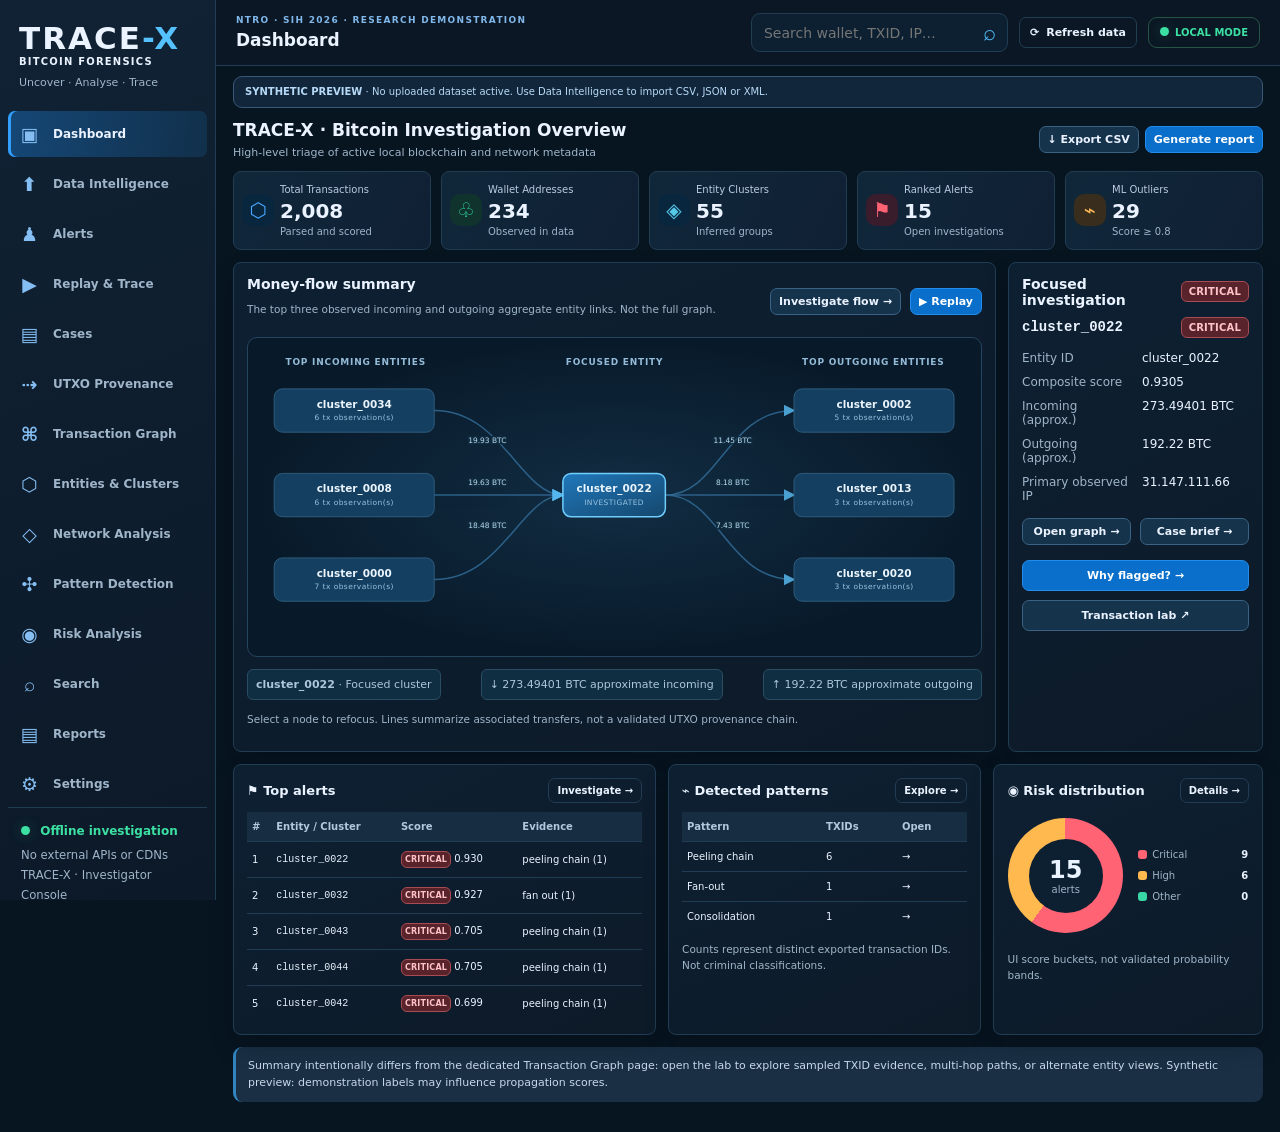
==== dashboard/console/index.html @ 8a33d168 "Initial TRACE-X project upload" ====
<!doctype html>
<html lang="en"><head><meta charset="utf-8"><meta name="viewport" content="width=device-width,initial-scale=1"><meta name="color-scheme" content="dark light"><title>TRACE-X · Investigator Console</title><link rel="stylesheet" href="styles.css"></head>
<body>
<div class="shell">
<aside class="sidebar" aria-label="Primary navigation">
 <div class="brand"><div class="brand-name">TRACE<span>-X</span></div><div class="brand-desc">BITCOIN FORENSICS</div><div class="brand-sub">Uncover · Analyse · Trace</div></div>
 <nav id="sidebarNav"></nav>
 <div class="side-foot"><div class="status"><i></i> Offline investigation</div><small>No external APIs or CDNs<br>TRACE-X · Investigator Console</small></div>
</aside>
<div class="main-shell"><header class="topbar"><div class="titlewrap"><button type="button" class="mobile-menu icon-btn" id="mobileNav" aria-label="Toggle menu">☰</button><div class="eyebrow">NTRO · SIH 2026 · RESEARCH DEMONSTRATION</div><div id="pageTitle" class="page-title">Overview</div></div><div class="top-actions"><form id="globalSearch" class="global-search"><input id="globalSearchInput" aria-label="Search Bitcoin transaction, wallet, IP or entity" placeholder="Search wallet, TXID, IP…" autocomplete="off"><button type="submit" aria-label="Search">⌕</button></form><button id="refreshButton" class="btn btn-ghost" type="button" title="Reload the exported JSON">⟳ <span>Refresh data</span></button><div class="live-pill"><i></i><span>LOCAL MODE</span></div></div></header><div class="banner" id="dataBanner">Loading the local TRACE-X analysis…</div><main id="app" tabindex="-1" aria-live="polite"></main></div>
</div><div id="toast" class="toast" role="status"></div><script src="app.js" defer></script><script src="v6.js" defer></script><script src="v7.js" defer></script></body></html>
---- dashboard/console/styles.css ----
:root{font-family:Inter,ui-sans-serif,system-ui,-apple-system,"Segoe UI",Roboto,sans-serif;color-scheme:dark;--bg:#09121e;--panel:#101f2f;--panel2:#14273a;--panel3:#182f45;--line:#284057;--text:#eaf3ff;--muted:#a2b7cc;--blue:#2996ff;--cyan:#51caff;--green:#3ce0a3;--red:#ff6670;--orange:#ffb34f;--shadow:0 10px 32px #0209123b}
*{box-sizing:border-box}html,body{margin:0;min-height:100%;background:var(--bg);color:var(--text)}body{font-size:14px}button,input,select{font:inherit}button{cursor:pointer}button:disabled{opacity:.45;cursor:not-allowed}a{color:var(--cyan);text-decoration:none}button:focus-visible,input:focus-visible,select:focus-visible,a:focus-visible{outline:2px solid var(--cyan);outline-offset:2px}.shell{display:flex;min-height:100vh}.sidebar{position:sticky;top:0;height:100vh;width:258px;flex:none;background:linear-gradient(160deg,#102234,#0c1928);border-right:1px solid var(--line);padding:25px 13px 18px;display:flex;flex-direction:column}.brand{padding:0 13px 25px}.brand-name{font-size:37px;font-weight:850;letter-spacing:2px}.brand-name span{color:var(--cyan)}.brand-desc{letter-spacing:1.2px;font-size:11px;font-weight:750}.brand-sub{font-size:11px;color:var(--muted);margin-top:9px}.sidebar nav{display:grid;gap:4px}.nav-link{display:flex;gap:12px;align-items:center;width:100%;border:none;border-radius:10px;padding:12px 12px;background:transparent;text-align:left;color:var(--muted);font-weight:590;transition:.18s}.nav-link:hover{color:var(--text);background:#213b50}.nav-link.active{color:var(--text);background:linear-gradient(95deg,#154776,#11304b);box-shadow:inset 3px 0 var(--blue)}.nav-icon{display:grid;place-items:center;width:23px;font-size:19px;color:#85bef2}.side-foot{margin-top:auto;padding:16px 13px 0;border-top:1px solid var(--line);color:var(--muted)}.status{color:var(--green);font-size:12px;font-weight:700;margin-bottom:8px}.status i,.live-pill i{display:inline-block;height:9px;width:9px;border-radius:50%;background:var(--green);margin-right:6px;box-shadow:0 0 14px #3ce0a345}.side-foot small{line-height:1.7}.main-shell{width:calc(100% - 258px);min-width:0}.topbar{display:flex;align-items:center;justify-content:space-between;gap:10px;padding:18px 23px;border-bottom:1px solid var(--line);background:#0b1724}.eyebrow{color:#81b8eb;font-weight:750;font-size:10px;letter-spacing:1.3px}.page-title{font-size:23px;font-weight:750;margin-top:5px}.top-actions{display:flex;align-items:center;gap:11px}.global-search{display:flex;align-items:center;background:var(--panel);border:1px solid var(--line);border-radius:9px;height:39px}.global-search input{width:220px;padding:10px 12px;color:var(--text);background:transparent;border:0;outline:0}.global-search button{background:none;border:0;color:var(--cyan);font-size:22px;padding:3px 11px}.live-pill{border:1px solid #275544;color:var(--green);border-radius:9px;padding:9px 11px;white-space:nowrap;font-size:10px;font-weight:750}.banner{margin:18px 23px 0;padding:11px 15px;border:1px solid #385878;border-radius:9px;background:#11263a;color:#b6d9f7;font-size:12px;line-height:1.55}main{padding:20px 23px 45px}.page-intro{display:flex;justify-content:space-between;align-items:flex-end;gap:15px;margin-bottom:18px}.page-intro h1{font-size:23px;margin:0 0 5px}.page-intro p{margin:0;color:var(--muted);line-height:1.5;max-width:720px}.actions{display:flex;align-items:center;gap:9px;flex-wrap:wrap}.btn{display:inline-flex;align-items:center;justify-content:center;gap:7px;border:1px solid #396284;background:#16334c;color:var(--text);border-radius:9px;padding:10px 12px;font-weight:650;font-size:12px;white-space:nowrap}.btn:hover{filter:brightness(1.2)}.btn-primary{background:#096fca;border-color:#228ded;color:white}.btn-ghost{background:transparent;border-color:var(--line)}.btn-red{background:#51242b;border-color:#853945}.btn-small{padding:6px 9px;font-size:11px}.metrics{display:grid;grid-template-columns:repeat(4,minmax(0,1fr));gap:13px;margin-bottom:15px}.metric,.panel{background:linear-gradient(155deg,var(--panel),#0d1a28);border:1px solid var(--line);border-radius:13px;box-shadow:var(--shadow)}.metric{min-height:113px;padding:17px}.metric .label{color:var(--muted);font-size:12px}.metric .num{font-size:30px;font-weight:780;line-height:1.45;letter-spacing:-1px}.metric .sub{font-size:11px;color:var(--muted)}.metric .num.red{color:var(--red)}.metric .num.green{color:var(--green)}.panel{padding:17px;min-width:0}.panel-head{display:flex;justify-content:space-between;gap:12px;align-items:center;margin-bottom:16px}.panel h2{font-size:16px;margin:0}.panel h3{font-size:14px;margin:0}.panel-note{font-size:12px;line-height:1.5;color:var(--muted)}.panel-row{display:grid;grid-template-columns:minmax(0,1.7fr) minmax(285px,.9fr);gap:15px;margin-bottom:15px}.twocol{display:grid;grid-template-columns:repeat(2,minmax(0,1fr));gap:15px}.threecol{display:grid;grid-template-columns:repeat(3,minmax(0,1fr));gap:15px}.section-gap{margin-top:15px}.table-scroll{overflow-x:auto}table{width:100%;border-collapse:collapse;text-align:left;font-size:12px}th{font-weight:650;color:#b1c8de;background:#162d42}td,th{padding:11px 10px;border-bottom:1px solid var(--line)}tr:last-child td{border-bottom:0}tr.data-row:hover{background:#182c3f;cursor:pointer}td .small{max-width:220px}.badge{display:inline-block;border:1px solid #416582;background:#19344b;padding:4px 7px;border-radius:6px;font-size:10px;font-weight:750;letter-spacing:.2px}.badge.critical{background:#59232c;color:#ffc3c8;border-color:#a84b52}.badge.high{background:#5a3924;color:#ffd29b;border-color:#a96d3f}.badge.medium{background:#4a4729;color:#fbe8a1;border-color:#878048}.badge.safe{background:#1c443f;color:#9ef5d3;border-color:#347762}.muted{color:var(--muted)}.small{font-size:11px}.mono{font-family:ui-monospace,SFMono-Regular,Consolas,monospace;word-break:break-all}.form-row{display:flex;gap:10px;flex-wrap:wrap;align-items:center}.input,.select{background:var(--panel2);border:1px solid #37536b;border-radius:8px;padding:9px 11px;color:var(--text);min-height:36px;min-width:0}.input{width:100%}.input::placeholder{color:#7692a9}.field{display:grid;gap:7px;color:var(--muted);font-size:12px;flex:1;min-width:140px}.field strong{color:var(--text)}.list-card{border:1px solid var(--line);border-radius:9px;padding:12px;margin-bottom:8px;background:#122639}.list-card:hover{background:#18334a}.list-card.active{border-color:var(--blue)}.list-card .line{display:flex;justify-content:space-between;gap:10px;align-items:center}.list-card .title{font-weight:750}.details{display:grid;grid-template-columns:130px minmax(0,1fr);gap:10px;margin:0;font-size:12px}.details dt{color:var(--muted)}.details dd{margin:0;word-break:break-word}.explain{display:grid;gap:9px}.factor .bar{height:7px;background:#213e51;border-radius:20px;overflow:hidden;margin-top:6px}.factor .bar>span{display:block;height:100%;background:linear-gradient(90deg,#1486fb,#64d8fd);border-radius:20px}.factor>div:first-child{display:flex;justify-content:space-between;font-size:12px}.chart-bars{display:flex;height:132px;align-items:end;gap:3px;border-bottom:1px solid var(--line);padding-bottom:2px}.chart-bars span{flex:1;min-width:3px;background:linear-gradient(#42bafb,#1668b4);border-radius:3px 3px 0 0}.chart-bars span:hover{background:var(--green)}.graph-layout{display:grid;grid-template-columns:minmax(0,1fr) 270px;gap:13px;align-items:start}.graph-canvas{border:1px solid #234864;background:radial-gradient(ellipse at 50% 40%,#183750 0%,#0b1d2e 72%);border-radius:11px;overflow:hidden;position:relative}.graph-canvas svg{display:block;width:100%;height:auto;min-height:340px}.graph-canvas svg .graph-node{cursor:pointer}.graph-canvas svg .graph-node:hover rect,.graph-canvas svg .graph-node:hover circle{stroke:white;stroke-width:3}.graph-help{font-size:11px;color:#8cb3cf;padding:8px 10px;border-top:1px solid #24445e}.legend{display:flex;gap:12px;flex-wrap:wrap;align-items:center;font-size:11px;color:var(--muted)}.legend b{display:inline-block;width:8px;height:8px;border-radius:50%;margin-right:4px}.graph-toolbar{display:flex;justify-content:space-between;align-items:center;gap:10px;flex-wrap:wrap;margin:8px 0 10px}.zoom-controls{display:flex;gap:5px}.zoom-controls .btn{min-width:35px}.note{padding:11px 12px;border-radius:9px;background:#1a2f44;border-left:3px solid var(--orange);color:#c7d8e9;font-size:11px;line-height:1.5}.mini-path{display:flex;gap:8px;flex-wrap:wrap;align-items:center}.path-chip{background:#20415c;border:1px solid #477a9f;border-radius:7px;padding:8px 10px;font-family:monospace}.clickable{cursor:pointer;color:var(--cyan)}.clickable:hover{text-decoration:underline}.empty{padding:30px 15px;text-align:center;color:var(--muted);background:#14283a;border:1px dashed #3d5569;border-radius:10px}.kvgrid{display:grid;grid-template-columns:repeat(2,minmax(0,1fr));gap:12px}.kv{background:#14283a;border-radius:9px;padding:13px}.kv strong{display:block;font-size:17px;margin-top:5px}.tabs{display:flex;gap:6px;margin-bottom:15px;flex-wrap:wrap}.tab{border:1px solid #34516b;background:#13283d;color:var(--muted);padding:9px 11px;border-radius:8px}.tab.active{background:#195280;color:white;border-color:#398bc3}.setting{display:flex;justify-content:space-between;gap:20px;align-items:center;padding:18px 0;border-bottom:1px solid var(--line)}.setting:last-child{border:0}.setting p{margin:5px 0 0;color:var(--muted);font-size:12px}.setting select,.setting input{width:160px}.toast{position:fixed;bottom:22px;right:24px;background:#215e80;border:1px solid #4da6d5;border-radius:10px;box-shadow:var(--shadow);padding:12px 18px;color:white;opacity:0;pointer-events:none;transition:.2s;z-index:10;max-width:350px}.toast.show{opacity:1}.mobile-menu{display:none}.icon-btn{border:0;color:var(--text);background:transparent;font-size:22px}.light{color-scheme:light;--bg:#edf3f9;--panel:#fff;--panel2:#f4f8fc;--panel3:#f1f5fa;--line:#c5d7e7;--text:#12283b;--muted:#536d80;--shadow:0 8px 28px #536d8022}.light .sidebar{background:linear-gradient(150deg,#e3f0fc,#d2e3f3)}.light .topbar{background:#fff}.light .banner{background:#e2f2fc;color:#204a69}.light .metric,.light .panel{background:#fff}.light .graph-canvas{background:#e5effa}.light .list-card,.light .kv,.light th,.light .note,.light .empty{background:#eff6fd}.light .list-card:hover{background:#e3f0fa}.light .nav-link:hover{background:#c4def2}.light .nav-link.active{background:#b9defb;color:#0b2e4d}.light .input,.light .select,.light .tab{background:#f5faff;color:var(--text)}.light .btn-ghost{color:var(--text)}.light .global-search{background:#f4f8fc}.light .global-search input{color:var(--text)}.light .factor .bar{background:#d7e4ef}
@media(max-width:1200px){.panel-row{grid-template-columns:1fr}.metrics{grid-template-columns:repeat(2,1fr)}.graph-layout{grid-template-columns:1fr}.top-actions .global-search input{width:155px}}@media(max-width:850px){.sidebar{position:fixed;left:-265px;z-index:5;transition:left .22s}.sidebar.open{left:0}.main-shell{width:100%}.mobile-menu{display:inline-block}.topbar{padding:13px}.live-pill,.eyebrow{display:none}main{padding:15px 13px 36px}.banner{margin:12px 13px 0}.top-actions .global-search{display:none}}@media(max-width:540px){.metrics,.twocol,.threecol,.kvgrid{grid-template-columns:1fr}.page-intro{display:block}.page-intro .actions{margin-top:11px}.top-actions .btn span{display:none}}

/* TRACE-X v3: screenshot-inspired initial investigation workspace */
:root{--bg:#071521;--panel:#0d2032;--panel2:#12293f;--line:#213d54;--muted:#9fb5c9;--blue:#329fff;--cyan:#55c2ff;--shadow:0 12px 25px #0003}
.sidebar{width:216px;padding:20px 8px 15px}.main-shell{width:calc(100% - 216px)}.brand{padding:0 11px 22px}.brand-name{font-size:31px}.brand-desc{font-size:10px}.nav-link{border-radius:7px;padding:12px 10px;font-size:12px}.topbar{padding:13px 20px}.page-title{font-size:17px}.eyebrow{font-size:9px}.banner{margin:10px 17px 0;padding:7px 11px;font-size:10px}main{padding:12px 17px 30px}.panel{border-radius:8px;padding:13px}.panel-head{margin-bottom:9px}.panel h2{font-size:14px}.panel-note{font-size:10.5px}.btn{padding:8px 10px;font-size:11px;border-radius:7px}.btn-small{padding:6px 8px}.hero-heading{display:flex;align-items:center;justify-content:space-between;gap:12px;margin-bottom:12px}.hero-heading h1{font-size:17px;margin:0 0 5px;line-height:1.24}.hero-heading p{color:var(--muted);font-size:11px;margin:0}.hero-actions{display:flex;gap:6px;flex:none}.hero-metrics{display:grid;grid-template-columns:repeat(5,minmax(0,1fr));gap:10px;margin-bottom:12px}.hero-metric{display:flex;align-items:center;gap:10px;text-align:left;background:linear-gradient(120deg,#10273a,#102034);border:1px solid var(--line);border-radius:8px;color:var(--text);padding:14px 10px;min-width:0}.hero-metric:hover{background:#193750;border-color:#3d85bd}.hero-metric>span:last-child{min-width:0}.hero-icon{display:grid;place-items:center;font-size:24px;flex:none;width:43px;height:43px;border-radius:10px;background:#09263f;color:#48a8ff}.hero-icon.green{color:#31d6a4;background:#10332d}.hero-icon.cyan{color:#56c8e8}.hero-icon.red{color:#ff6374;background:#3a1d2c}.hero-icon.orange{color:#ffba59;background:#392d1d}.hero-label{display:block;font-size:11px;color:#bacbe0;line-height:1.4}.hero-metric strong{display:block;font-size:24px;line-height:1.4;font-variant-numeric:tabular-nums}.hero-metric small{display:block;font-size:10px;color:var(--muted);line-height:1.3}.hero-main{display:grid;grid-template-columns:minmax(0,3fr) minmax(258px,.94fr);gap:12px;align-items:stretch}.hero-graph{min-width:0}.hero-graph>.panel-head{gap:6px}.hero-graph .panel-head .actions{gap:4px}.hero-inspector .details{grid-template-columns:110px minmax(0,1fr);gap:8px}.hero-inspector>.form-row{margin-bottom:12px}.hero-inspector .inspector-actions .btn{width:100%}.hero-inspector .panel-head{border-bottom:1px solid var(--line);padding-bottom:10px}.hero-inspector .section-gap{margin-top:11px}.hero-inspector .graph-layout{display:block}.hero-inspector .btn-small{white-space:normal}.dashboard-bottom{display:grid;grid-template-columns:1.35fr 1fr .86fr;gap:12px;margin-top:12px}.dashboard-bottom .panel{min-width:0}.mini-table{font-size:10px}.mini-table th,.mini-table td{padding:9px 5px}.mini-table td .badge{font-size:8px;padding:3px}.dashboard-bottom .panel-head h2{font-size:13px}.dashboard-bottom .panel-head button{font-size:10px}.risk-mini{display:flex;gap:15px;align-items:center;justify-content:center;padding:6px 0 8px}.donut{width:115px;height:115px;border-radius:50%;display:grid;place-items:center;flex:none}.donut span{background:var(--panel);width:74px;height:74px;display:flex;flex-direction:column;align-items:center;justify-content:center;border-radius:50%}.donut b{font-size:24px}.donut small{color:var(--muted);font-size:10px}.risk-keys{display:grid;gap:10px;min-width:110px}.risk-keys div{display:flex;gap:5px;align-items:center;font-size:10px;color:var(--muted)}.risk-keys i{display:inline-block;width:9px;height:9px;border-radius:3px}.risk-keys b{color:var(--text);margin-left:auto}.hero-footnote{margin-top:12px;border-left-color:#3284c1}.layered-canvas{background:#091a29;overflow:auto}.layered-canvas svg{min-width:650px;min-height:400px}.layered-canvas:fullscreen{background:#081522;display:grid;place-items:center;padding:15px}.layered-canvas:fullscreen svg{width:100%;height:calc(100vh - 55px);max-height:none}.graph-node{outline:none}.graph-node:focus-visible circle{stroke:#fff;stroke-width:4}.light .hero-metric{background:#fff;color:#12283b}.light .donut span{background:white}.light .layered-canvas{background:#d8e7f5}.light .hero-icon{background:#e8f1fa}
@media(max-width:1320px){.hero-main{grid-template-columns:minmax(0,2fr) minmax(235px,1fr)}.hero-metric{gap:6px;padding:11px 8px}.hero-icon{width:32px;height:32px;font-size:20px}.hero-metric strong{font-size:20px}.hero-label{font-size:10px}}
@media(max-width:1100px){.hero-metrics{grid-template-columns:repeat(3,minmax(0,1fr))}.dashboard-bottom{grid-template-columns:repeat(2,minmax(0,1fr))}.dashboard-bottom .panel:last-child{grid-column:span 2}.hero-main{grid-template-columns:minmax(0,1.6fr) minmax(220px,1fr)}}
@media(max-width:850px){.main-shell{width:100%}.hero-main{grid-template-columns:1fr}.hero-inspector .details{grid-template-columns:130px minmax(0,1fr)}.hero-heading{display:block}.hero-actions{margin-top:9px}}
@media(max-width:540px){.hero-metrics{grid-template-columns:repeat(2,minmax(0,1fr))}.hero-metric strong{font-size:19px}.dashboard-bottom{grid-template-columns:1fr}.dashboard-bottom .panel:last-child{grid-column:auto}.hero-heading h1{font-size:15px}.risk-mini{justify-content:flex-start}}

/* TRACE-X v4: comprehensible overview and evidence-first case investigations */
.v4-overview-grid{display:grid;grid-template-columns:minmax(0,3.2fr) minmax(255px,1fr);gap:12px;align-items:stretch}
.v4-overview-main,.v4-overview-aside{min-width:0}
.overview-canvas{border:1px solid #25445e;border-radius:10px;background:radial-gradient(ellipse at 50% 50%,#122d43,#081a2a 70%);overflow-x:auto;overflow-y:hidden}
.overview-svg{display:block;width:100%;min-width:630px;aspect-ratio:980 / 425;height:auto}
.overview-heading{text-anchor:middle;fill:#94bbd7;font-size:12px;font-weight:700;letter-spacing:1.05px}
.overview-edge{fill:none;stroke:#326b96;stroke-width:2;opacity:.85;stroke-linecap:round}
.overview-node{cursor:pointer}.overview-node:hover rect,.overview-node:focus-visible rect{stroke:#d0e9ff;stroke-width:2.4}
.overview-node-name{text-anchor:middle;fill:#eaf4fc;font-size:14px;font-weight:700}.overview-node-detail{text-anchor:middle;fill:#98c1df;font-size:10px;letter-spacing:.6px}
.overview-amount{fill:#b7dbf1;font-size:10px;text-anchor:middle;paint-order:stroke;stroke:#102b3e;stroke-width:4}
.flow-readout{display:flex;align-items:center;justify-content:space-between;gap:7px;flex-wrap:wrap;margin:12px 0;color:#aac7db;font-size:11px}.flow-readout span{border:1px solid #2a4c64;border-radius:6px;background:#102e42;padding:8px}
.v4-overview-aside>.actions .btn{flex:1}.v4-overview-aside .details{grid-template-columns:110px minmax(0,1fr)}
.severity-tabs{display:flex;gap:7px;flex-wrap:wrap;margin-bottom:14px}.severity-tab{padding:10px 12px;border-radius:9px;background:#112b40;color:#a8c5de;border:1px solid #31506b;cursor:pointer;font-size:11px;font-weight:700}.severity-tab b{display:inline-grid;place-items:center;background:#243d54;color:#e9f3fc;border-radius:6px;padding:3px 6px;margin-left:4px}.severity-tab.active{background:#144a73;border-color:#329ef4;color:white}.severity-tab:hover{filter:brightness(1.15)}
.case-workspace{display:grid;grid-template-columns:300px minmax(0,1fr);gap:12px;align-items:start}.case-workspace .panel{min-width:0}.case-queue{position:sticky;top:14px;max-height:calc(100vh - 35px);overflow-y:auto}.case-queue .input{width:100%;margin:10px 0 12px}.case-main{display:grid;gap:12px;min-width:0}
.alert-case{display:block;width:100%;background:#102a3e;border:1px solid #2b4960;border-radius:9px;padding:11px;text-align:left;color:var(--text);margin-bottom:7px;cursor:pointer}.alert-case:hover{background:#183951;border-color:#5183a9}.alert-case.active{border-color:#53aff9;background:#183e5a;box-shadow:inset 3px 0 #48abff}.alert-case .line{margin:0 0 6px}.alert-case .line strong{font-size:20px;letter-spacing:-.5px}.alert-case .line .small{color:#a1bed1;font-size:10px}.alert-case p{margin:7px 0 0;font-size:10px;color:#98b7ce}.alert-case .badge{font-size:9px}
.case-heading{display:flex;justify-content:space-between;align-items:start;gap:10px;padding:18px;background:linear-gradient(115deg,#112b43,#102033);border:1px solid #2d4e68;border-radius:11px;flex-wrap:wrap}.case-heading h2{font-size:21px;margin:6px 0}.case-heading p{color:var(--muted);font-size:11px;margin:0}.case-eyebrow{color:#70baf2;font-size:10px;font-weight:750;letter-spacing:1px}
.case-columns{display:grid;grid-template-columns:minmax(0,1.2fr) minmax(0,.8fr);gap:12px}.case-block{background:linear-gradient(145deg,#0d2437,#0d1c2a);border:1px solid #2b485d;border-radius:11px;padding:16px;min-width:0}.case-block h3{font-size:14px;margin:0 0 11px}.case-why{padding:14px;background:linear-gradient(100deg,#242b40,#14283c);border:1px solid #624850;border-left:3px solid #ff7280;border-radius:8px;margin-bottom:14px}.case-why h3{margin:7px 0}.case-why p{font-size:11px;line-height:1.65;color:#c7d7e5}.case-flags{display:flex;flex-wrap:wrap;gap:5px;margin-top:9px}.case-flags span{font-size:10px;border:1px solid #3c5872;padding:5px 7px;border-radius:6px;color:#bad5e8}
.case-score-head{display:flex;align-items:center;justify-content:space-between;gap:10px;border-bottom:1px solid #29455a;padding-bottom:14px;margin-bottom:12px}.case-score-head small{display:block;color:#9cbad0;font-size:9px;letter-spacing:.8px;font-weight:700}.case-score-head strong{display:block;font-size:32px;font-variant-numeric:tabular-nums;letter-spacing:-.9px}.case-score-head strong span{font-size:13px;color:#93adc1}.case-score-head p{font-size:10px;margin:2px 0}.case-rank{background:#182e44;border:1px solid #335876;padding:11px;border-radius:9px;text-align:center;font-size:22px;font-weight:800}.case-rank small{margin-top:3px;font-size:8px}.case-factor{margin:0 0 15px}.case-factor .line b,.case-factor .line strong{font-size:11px}.case-factor .line strong{color:#a1daff}.case-factor-track{height:8px;background:#1a354a;border-radius:10px;margin:8px 0;overflow:hidden}.case-factor-track span{height:100%;display:block;background:linear-gradient(90deg,#267dc4,#6ec8ff);border-radius:10px}.case-factor p{color:#9fb7cd;font-size:10px;line-height:1.55;margin:0}
.case-txid{display:flex;align-items:center;gap:6px;flex-wrap:wrap;padding:9px 0;border-bottom:1px solid #29445a}.case-txid .mono{font-size:11px;margin-right:auto}.case-txid .badge{font-size:8px}.case-detail-row{display:flex;gap:12px;justify-content:space-between;border-bottom:1px solid #2d4558;padding:9px 0;font-size:11px}.case-detail-row>span:first-child{color:#95b3c9}.case-detail-row>span:last-child{overflow-wrap:anywhere;text-align:right;max-width:75%}
.case-evidence .line{gap:8px;align-items:center}.case-evidence .line>div{min-width:0}.case-evidence .line .btn{flex:none}.case-viewport{border:1px solid #294a62;background:#091929;border-radius:10px;overflow-x:auto;overflow-y:hidden;margin:13px 0 8px}.case-svg{display:block;width:100%;min-width:650px;height:auto}.case-axis{font-size:10px;font-weight:750;letter-spacing:.7px;text-anchor:middle;fill:#8eafc9}.case-row{cursor:pointer}.case-row-bg{fill:#10263b;stroke:#29435b}.case-row:nth-of-type(odd) .case-row-bg{fill:#102b40}.case-row:hover .case-row-bg,.case-row.selected .case-row-bg{stroke:#4dbaff;stroke-width:1.8}.case-wallet{fill:#124366;stroke:#3379a5}.case-tx{fill:#234260;stroke:#5185aa}.case-tx.pattern-match{fill:#673c40;stroke:#e7787c}.case-node-label{font-size:11px;fill:#eff7ff;text-anchor:middle;font-weight:700}.case-node-small{font-size:8px;fill:#a9bfd4;text-anchor:middle}.case-link{stroke:#5a9ece;stroke-width:1.8;fill:none}.case-link-label{fill:#b7d9f1;font-size:9px;text-anchor:middle}.evidence-event{padding:11px 13px;border:1px solid #2f5068;border-radius:8px;background:#11283b}.evidence-event>.line{margin-bottom:6px}
.lab-panel{padding:14px}.lab-controls{display:flex;align-items:flex-end;gap:15px;justify-content:space-between;flex-wrap:wrap}.lab-controls .field{min-width:205px}.lab-tabs{display:flex;gap:6px;flex-wrap:wrap}.lab-explainer{background:#112f45;border-left:3px solid #4eaff0;color:#b9d6e9;padding:10px 12px;border-radius:5px;font-size:11px;margin:13px 0}.lab-grid{display:grid;grid-template-columns:minmax(0,1fr) minmax(235px,270px);gap:11px;align-items:start}.lab-stage{min-width:0;overflow:hidden}.lab-side{box-shadow:none;background:#10263b}.lab-side .case-score-head strong{font-size:24px}.lab-side .case-score-head{display:block}.lab-side .case-rank{display:none}.lab-side .case-factor p{font-size:9px}.lab-side .details{grid-template-columns:100px minmax(0,1fr)}
.light .case-block,.light .case-heading,.light .case-queue,.light .lab-side{background:#fff}.light .case-why,.light .case-txid,.light .severity-tab,.light .alert-case,.light .case-detail-row,.light .evidence-event,.light .lab-explainer{color:#193b55}.light .alert-case{background:#edf6fd}.light .alert-case.active{background:#cbeaff}.light .case-why{background:#fceef1}.light .case-why p,.light .case-factor p,.light .case-heading p,.light .case-score-head small{color:#45647e}.light .case-why h3,.light .case-score-head strong{color:#17344c}
@media(max-width:1270px){.v4-overview-grid{grid-template-columns:minmax(0,2fr) minmax(230px,1fr)}.case-workspace{grid-template-columns:245px minmax(0,1fr)}.case-columns{grid-template-columns:1fr}.lab-grid{grid-template-columns:minmax(0,1fr) 225px}}
@media(max-width:1030px){.v4-overview-grid,.lab-grid{grid-template-columns:1fr}.case-workspace{grid-template-columns:1fr}.case-queue{position:static;max-height:none}.case-queue .alert-case{display:inline-block;width:min(100%,270px);margin-right:6px;vertical-align:top}.case-columns{grid-template-columns:repeat(2,minmax(0,1fr))}}
@media(max-width:750px){.case-columns{grid-template-columns:1fr}.case-queue .alert-case{width:100%}.overview-svg{min-width:630px}.case-heading{padding:12px}.case-score-head strong{font-size:26px}.lab-controls{display:block}.lab-tabs{margin-top:10px}}

/* TRACE-X v5: discrete timeline replay and evidence-backed inferred route */
.v5-summary-strip{display:grid;grid-template-columns:repeat(4,minmax(0,1fr));gap:10px;margin:14px 0}
.v5-summary-strip>div{background:linear-gradient(130deg,#12334a,#0a1e31);border:1px solid #2a4e69;border-radius:11px;padding:14px;min-width:0}
.v5-summary-strip small{font-size:10px;display:block;color:#8eafc8;letter-spacing:.7px;margin-bottom:8px}
.v5-summary-strip strong{font-size:20px;display:block;color:#e7f5ff;overflow-wrap:anywhere}
.v5-page-entity{display:flex;gap:12px;align-items:end;justify-content:space-between;flex-wrap:wrap}
.v5-page-entity .field{min-width:min(100%,310px)}
.v5-replay-shell{display:flex;flex-direction:column;gap:12px;margin:14px 0 18px}
.v5-topline{display:flex;gap:10px;justify-content:space-between;align-items:start;flex-wrap:wrap}
.v5-topline h2{font-size:20px;margin:4px 0}.v5-topline p{font-size:12px;color:var(--muted)}
.v5-topline .btn[aria-pressed=true]{background:#124e7d;border-color:#74c5ff}
.v5-controls{display:flex;gap:7px;align-items:center;flex-wrap:wrap;background:#102a3f;border:1px solid #31536d;border-radius:10px;padding:10px}
.v5-controls .btn{min-width:40px}.v5-controls label{color:var(--muted);font-size:12px;margin-left:7px;display:flex;align-items:center;gap:6px}
.v5-controls .select{min-width:65px}.v5-progress-text{font-variant-numeric:tabular-nums;font-size:12px;font-weight:700;color:#cbe9ff;margin-left:auto}
.v5-scrub{width:100%;accent-color:#45afff;cursor:pointer;min-height:20px;margin:0}
.v5-timeline{display:flex;gap:8px;overflow-x:auto;overscroll-behavior-x:contain;scrollbar-color:#386184 #10263c;padding:3px 0 10px}
.v5-tick{min-width:148px;max-width:148px;min-height:89px;padding:10px;text-align:left;display:flex;flex-direction:column;gap:4px;background:#0f2538;color:#dbeeff;border:1px solid #2a4962;border-radius:9px;cursor:pointer}
.v5-tick:hover{background:#1b3852}.v5-tick.selected{border-color:#62beff;background:#144366;box-shadow:inset 0 0 0 1px #3a9de1}
.v5-tick .v5-seq{color:#6fbaff;font-size:10px;font-weight:800;letter-spacing:1px}.v5-tick .mono{font-size:11px}.v5-tick small{color:#9fb5ca;font-size:10px}.v5-tick b{font-size:8px;color:#ffb4bd;letter-spacing:.65px}
.v5-focus-layout{display:grid;grid-template-columns:minmax(0,2fr) minmax(245px,1fr);gap:12px;align-items:start}
.v5-main-event,.v5-event-side{min-width:0}.v5-section-head{display:flex;justify-content:space-between;align-items:start;flex-wrap:wrap;gap:7px;margin-bottom:8px}.v5-section-head h3{margin:0}.v5-time{font-size:11px;color:#a4c9e5}
.v5-svg-scroll{width:100%;overflow-x:auto;background:#081a29;border:1px solid #2b4761;border-radius:9px}
.v5-event-svg{display:block;width:100%;min-width:570px;height:auto}
.v5-svg-title{fill:#a5cce8;text-anchor:middle;font:700 12px system-ui,sans-serif;letter-spacing:.6px}
.v5-svg-label{fill:#eaf7ff;text-anchor:middle;font:600 11px ui-monospace,monospace}
.v5-svg-caption{fill:#acd5f1;text-anchor:middle;font:11px system-ui,sans-serif}
.v5-event-top{display:flex;justify-content:space-between;align-items:center;gap:9px;margin-bottom:11px;flex-wrap:wrap}
.v5-event-top h3{font-size:17px;margin:3px 0;overflow-wrap:anywhere}
.v5-field{display:flex;justify-content:space-between;gap:13px;align-items:baseline;padding:9px 0;border-bottom:1px solid #2c4861;font-size:11px}
.v5-field>span{color:#98b4cb}.v5-field>strong{text-align:right;font-weight:650;overflow-wrap:anywhere;max-width:70%}
.v5-rows{border:1px solid #315069;border-radius:8px;padding:10px;margin-top:12px;font-size:11px}.v5-rows summary{cursor:pointer;color:#9edaff}
.v5-rows p{font-size:10px;line-height:1.6;overflow-wrap:anywhere}
.v5-unavailable{border:1px dashed #aa6672;color:#ffc8ce;background:#2e1c29;border-radius:10px;padding:20px;line-height:1.65}
.v5-trace-panel{margin-bottom:20px}.v5-trace-controls{display:flex;align-items:end;gap:12px;flex-wrap:wrap;margin-bottom:15px}.v5-trace-controls .field{min-width:min(100%,270px);flex:1}
.v5-path-rail{display:flex;gap:7px;align-items:center;flex-wrap:wrap;margin:14px 0}
.v5-path-node{background:#124264;border:1px solid #37658a;border-radius:6px;padding:9px;color:#d8f1ff;font-size:11px;overflow-wrap:anywhere}
.v5-path-arrow{color:#69c0ff;font-weight:800}
.v5-hop-grid{display:grid;grid-template-columns:repeat(2,minmax(0,1fr));gap:10px;margin-bottom:12px}
.v5-hop{background:#102b42;border:1px solid #32526c;border-radius:9px;padding:13px;min-width:0}
.v5-hop-head{display:flex;flex-direction:column;gap:5px;color:#e8f4ff;border-bottom:1px solid #32526c;padding-bottom:9px}
.v5-hop-head span{font-size:10px;color:#70bafb;letter-spacing:.8px}.v5-hop-head b{font-size:11px;overflow-wrap:anywhere}
.v5-hop-samples{padding-top:12px}.v5-hop-samples>b{font-size:10px;color:#b1cee6;display:block;margin-bottom:8px}
.v5-hop-sample{display:flex;align-items:center;justify-content:space-between;flex-wrap:wrap;gap:7px;margin:5px 0;font-size:10px;color:#9fc2dd}
.v5-hop-sample button{font-family:ui-monospace,monospace}.lab-stage .v5-focus-layout{grid-template-columns:minmax(0,1fr)}
.light .v5-summary-strip>div,.light .v5-controls,.light .v5-hop,.light .v5-tick,.light .v5-main-event,.light .v5-event-side{background:#f3f7fa;color:#183149}.light .v5-tick.selected{background:#cbeaff}.light .v5-tick .mono,.light .v5-event-top h3,.light .v5-hop-head b,.light .v5-summary-strip strong{color:#12304d}
@media(max-width:1200px){.v5-focus-layout{grid-template-columns:1fr}.v5-summary-strip{grid-template-columns:repeat(2,minmax(0,1fr))}.v5-hop-grid{grid-template-columns:1fr}}
@media(max-width:680px){.v5-progress-text{width:100%;text-align:right}.v5-tick{min-width:130px;max-width:130px}.v5-topline h2{font-size:17px}.v5-summary-strip strong{font-size:16px}}
/* TRACE-X v6 — cases and explicit UTXO spend analysis */
.v6-case-layout,.v6-prov-layout{display:grid;grid-template-columns:minmax(240px,0.78fr) minmax(0,1.5fr);gap:14px;align-items:start}
.v6-case-list,.v6-txlist{display:flex;flex-direction:column;gap:8px;margin-top:13px;max-height:570px;overflow:auto}
.v6-case-card,.v6-txrow{cursor:pointer;text-align:left;background:#112c42;border:1px solid #31516d;color:#e5f5ff;padding:13px;border-radius:10px;display:flex;flex-direction:column;gap:7px;width:100%;font:inherit}
.v6-case-card .line{display:flex;justify-content:space-between;gap:10px}.v6-case-card small,.v6-txrow small{color:#9eb6c9}
.v6-case-card.selected,.v6-txrow.selected{border-color:#52c1ff;background:#1a4567;box-shadow:0 0 0 1px #4ea5d0 inset}
.v6-case-detail{min-width:0}.v6-field{display:flex;flex-direction:column;gap:8px;margin:14px 0}
.v6-notes{display:block;width:100%;min-height:140px;padding:12px;background:#0e1f31;color:#f4faff;border:1px solid #3b5e7c;border-radius:9px;font:inherit;resize:vertical}
.v6-statgrid,.v6-provenance-kpis{display:grid;grid-template-columns:repeat(3,minmax(0,1fr));gap:10px;margin:12px 0}
.v6-provenance-kpis{grid-template-columns:repeat(4,minmax(0,1fr))}.v6-statgrid>div{border:1px solid #355775;border-radius:10px;background:#11283d;padding:12px}
.v6-statgrid small{display:block;color:#9eb8cf;font-size:10px}.v6-statgrid strong{display:block;font-size:23px;padding-top:7px}
.v6-sample{padding:9px;margin:6px 0;background:#132c42;border-radius:7px;overflow-wrap:anywhere}
.v6-callout{border-left:4px solid #52b6f4;background:#18364a;padding:13px;margin:13px 0;border-radius:6px;line-height:1.6}.v6-callout.warning{border-color:#ffc16b;background:#493528;color:#ffe2b4}
.v6-hash{overflow-wrap:anywhere;color:#a6cce8;font-size:11px}.v6-prov-main{min-width:0}.v6-spend-svg{width:100%;min-width:770px;display:block}.v6-svg-wrap{overflow:auto;background:#0d1e30;border:1px solid #35516a;border-radius:10px;margin:15px 0;padding:7px}.v6-svg-node{cursor:pointer}.v6-svg-node:hover rect{stroke:#fff;stroke-width:2}
@media(max-width:920px){.v6-case-layout,.v6-prov-layout{grid-template-columns:1fr}.v6-provenance-kpis{grid-template-columns:repeat(2,minmax(0,1fr))}}
@media(max-width:530px){.v6-statgrid{grid-template-columns:repeat(2,minmax(0,1fr))}.v6-provenance-kpis{grid-template-columns:repeat(2,minmax(0,1fr))}}

.v6-spend-svg text{fill:#c9dcee;font-family:Inter,system-ui,sans-serif}
/* TRACE-X v7 — dataset manager */
.v7-grid{display:grid;grid-template-columns:minmax(0,1.25fr) minmax(0,1fr);gap:14px;align-items:start}
.v7-grid .panel{min-width:0}.v7-grid .input[type=file]{padding:13px;height:auto;width:100%}
.v7-progress{background:rgba(31,132,214,.14);padding:13px;border:1px solid #27557c;border-radius:9px;margin-top:15px}
.v7-pulse{height:5px;border-radius:9px;background:linear-gradient(90deg,#2273a8,#5bd1f3,#2273a8);background-size:200% 100%;animation:v7move 1.2s linear infinite;margin:10px 0}
@keyframes v7move{to{background-position:200% 0}}
.v7-grid .case-detail-row span:last-child{overflow-wrap:anywhere;max-width:64%;text-align:right}
@media(max-width:940px){.v7-grid{grid-template-columns:1fr}}
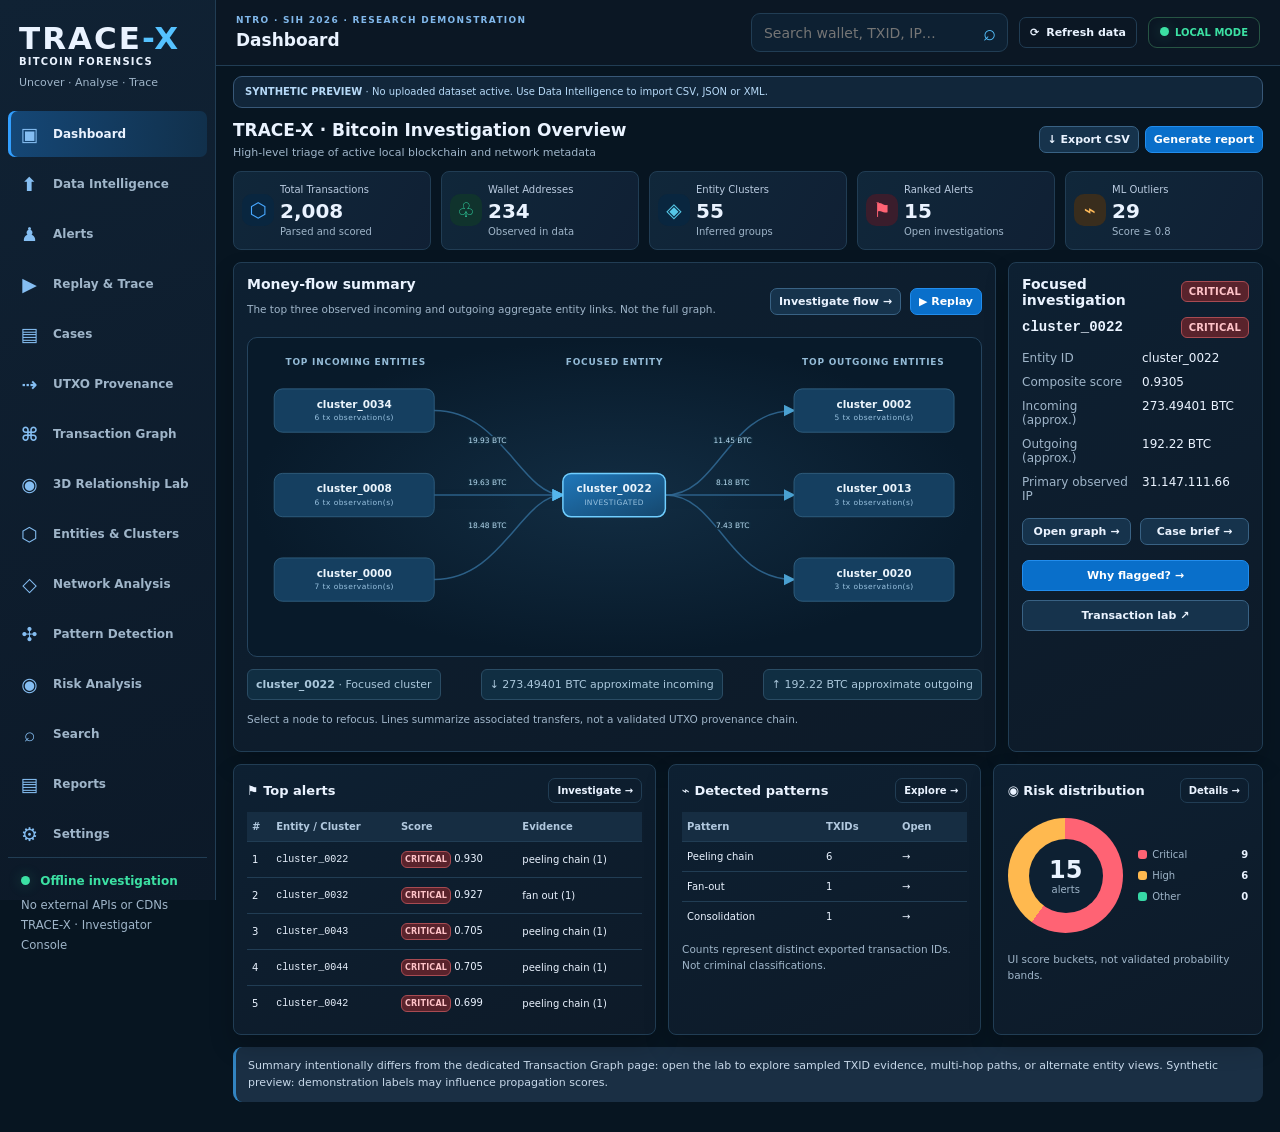
==== commit 66cabe4f: "Add advanced 3D graph to TRACE-X" ====
--- a/dashboard/console/index.html
+++ b/dashboard/console/index.html
@@ -1,5 +1,5 @@
 <!doctype html>
-<html lang="en"><head><meta charset="utf-8"><meta name="viewport" content="width=device-width,initial-scale=1"><meta name="color-scheme" content="dark light"><title>TRACE-X · Investigator Console</title><link rel="stylesheet" href="styles.css"></head>
+<html lang="en"><head><meta charset="utf-8"><meta name="viewport" content="width=device-width,initial-scale=1"><meta name="color-scheme" content="dark light"><title>TRACE-X · Investigator Console</title><link rel="stylesheet" href="styles.css"><link rel="stylesheet" href="graph3d.css"></head>
 <body>
 <div class="shell">
 <aside class="sidebar" aria-label="Primary navigation">
@@ -8,4 +8,4 @@
  <div class="side-foot"><div class="status"><i></i> Offline investigation</div><small>No external APIs or CDNs<br>TRACE-X · Investigator Console</small></div>
 </aside>
 <div class="main-shell"><header class="topbar"><div class="titlewrap"><button type="button" class="mobile-menu icon-btn" id="mobileNav" aria-label="Toggle menu">☰</button><div class="eyebrow">NTRO · SIH 2026 · RESEARCH DEMONSTRATION</div><div id="pageTitle" class="page-title">Overview</div></div><div class="top-actions"><form id="globalSearch" class="global-search"><input id="globalSearchInput" aria-label="Search Bitcoin transaction, wallet, IP or entity" placeholder="Search wallet, TXID, IP…" autocomplete="off"><button type="submit" aria-label="Search">⌕</button></form><button id="refreshButton" class="btn btn-ghost" type="button" title="Reload the exported JSON">⟳ <span>Refresh data</span></button><div class="live-pill"><i></i><span>LOCAL MODE</span></div></div></header><div class="banner" id="dataBanner">Loading the local TRACE-X analysis…</div><main id="app" tabindex="-1" aria-live="polite"></main></div>
-</div><div id="toast" class="toast" role="status"></div><script src="app.js" defer></script><script src="v6.js" defer></script><script src="v7.js" defer></script></body></html>
+</div><div id="toast" class="toast" role="status"></div><script src="app.js" defer></script><script src="v6.js" defer></script><script src="v7.js" defer></script><script src="v8.js" defer></script><script src="graph3d.js" defer></script></body></html>
--- a/dashboard/console/graph3d.css
+++ b/dashboard/console/graph3d.css
@@ -0,0 +1,3 @@
+/* TRACE-X 3D Relationship Lab: self-contained offline scene */
+.t3-root{--t3-border:#29415b;color:#d9ebf8;min-width:0}.t3-head{display:flex;align-items:center;justify-content:space-between;gap:20px;margin-bottom:20px}.t3-head h1{font-size:clamp(24px,2.5vw,35px);margin:8px 0 4px;letter-spacing:-.04em}.t3-head p{color:#8eaac4;font-size:13px;margin:0}.t3-overline{font:700 11px ui-monospace,monospace;letter-spacing:2px;color:#54bef8}.t3-live{font:700 10px ui-monospace,monospace;color:#8ce7bd;letter-spacing:1px;vertical-align:middle;border:1px solid #1b755b;border-radius:20px;padding:5px 10px;white-space:nowrap}.t3-head-actions,.t3-triple,.t3-side-actions{display:flex;gap:8px;flex-wrap:wrap}.t3-stats{display:grid;grid-template-columns:repeat(4,minmax(0,1fr));gap:12px;margin-bottom:14px}.t3-stats>div{padding:14px 17px;border-radius:13px;background:linear-gradient(140deg,#142e4a,#102338);border:1px solid #29445f;display:flex;flex-direction:column;gap:8px;min-width:0}.t3-stats small{font-size:10px;font-weight:700;letter-spacing:1.25px;color:#83a8c5}.t3-stats strong{font:700 19px ui-monospace,monospace;color:#e8f7ff;overflow:hidden;text-overflow:ellipsis;white-space:nowrap}.t3-work{display:grid;grid-template-columns:minmax(0,1fr) minmax(285px,310px);gap:13px}.t3-main,.t3-side{min-width:0;border:1px solid var(--t3-border);border-radius:16px;background:#0e2034;overflow:hidden}.t3-controls{display:flex;align-items:end;flex-wrap:wrap;gap:9px;padding:15px;background:#10273d;border-bottom:1px solid var(--t3-border)}.t3-controls label{font:700 10px ui-monospace,monospace;letter-spacing:1px;color:#81a7c4;display:flex;flex-direction:column;gap:7px}.t3-controls label.t3-grow{flex:1;min-width:150px}.t3-controls input,.t3-controls select,.t3-side input[type=text]{width:100%;box-sizing:border-box;min-height:37px;border:1px solid #345475;background:#0b1b2c;border-radius:8px;padding:8px 10px;color:#d9f0ff;font:12px ui-monospace,monospace;outline:0}.t3-controls input:focus,.t3-side input:focus{border-color:#5acefc;box-shadow:0 0 0 2px #26658366}.t3-controls select{min-width:115px;cursor:pointer}.t3-button{background:linear-gradient(135deg,#1685d2,#1264ac);border:1px solid #34a4f6;color:#fff;padding:9px 13px;border-radius:8px;font-size:12px;font-weight:700;cursor:pointer;white-space:nowrap}.t3-button:hover{filter:brightness(1.15)}.t3-viewport{height:clamp(480px,66vh,770px);position:relative;overflow:hidden;background:#09182a;touch-action:none}.t3-viewport canvas{display:block;width:100%;height:100%;cursor:grab;touch-action:none;position:relative;z-index:2}.t3-grid{pointer-events:none;position:absolute;inset:0;background-image:linear-gradient(#2f608122 1px,transparent 1px),linear-gradient(90deg,#2f608122 1px,transparent 1px);background-size:55px 55px;mask-image:linear-gradient(180deg,transparent,#000);z-index:1}.t3-topmark,.t3-legend,.t3-hint{position:absolute;z-index:3;pointer-events:none}.t3-topmark{top:16px;left:18px;color:#79abca;font:700 10px ui-monospace,monospace;letter-spacing:1.2px;text-shadow:0 2px 7px #000}.t3-topmark span{font-weight:400;color:#7196b7}.t3-legend{top:16px;right:15px;display:grid;gap:7px;background:#08192ad9;border:1px solid #275071;border-radius:10px;padding:10px 12px;font:11px ui-monospace,monospace;color:#bed6ed}.t3-legend span{display:flex;align-items:center;gap:8px}.t3-legend i{width:8px;height:8px;display:inline-block;border-radius:50%;box-shadow:0 0 8px currentColor}.t3-hint{bottom:15px;left:15px;font:700 10px ui-monospace,monospace;letter-spacing:1px;color:#92b1ce;background:#0b1d30c5;padding:7px 10px;border-radius:5px;max-width:75%}.t3-tooltip{position:absolute;z-index:6;border:1px solid #59c6e7;background:#0c263d;color:#e6f9ff;border-radius:6px;padding:6px 9px;pointer-events:none;font:11px ui-monospace,monospace;box-shadow:0 8px 25px #0008}.t3-bottom{display:flex;align-items:center;gap:11px;flex-wrap:wrap;padding:12px 14px;background:#10273d;border-top:1px solid var(--t3-border)}.t3-bottom label{font:700 10px ui-monospace,monospace;color:#93b9d5;flex:1;min-width:160px}.t3-bottom input{display:block;width:100%;accent-color:#45b9ff;margin-top:9px}.t3-bottom output{font-size:11px;color:#b9d7ef;max-width:170px}.t3-caveat{padding:11px 15px;background:#11283b;color:#8caec8;line-height:1.5;font-size:11px;border-top:1px solid var(--t3-border)}.t3-side{padding:16px}.t3-side-heading{font:800 11px ui-monospace,monospace;color:#6dc9ff;letter-spacing:1.4px;margin-bottom:15px}.t3-check{display:block;font-size:12px;margin:13px 0;color:#c7d9ea}.t3-check input{accent-color:#52c4fb;margin-right:8px}.t3-side-label{display:block;font:700 10px ui-monospace,monospace;color:#8dabbd;letter-spacing:1.2px;margin:16px 0 7px}.t3-triple button{flex:1;min-width:60px;padding:7px 5px;font-size:11px}.t3-section{border-top:1px solid #305271;padding:20px 0;margin-top:18px}.t3-selected-name{font:700 13px ui-monospace,monospace;color:#e8f6ff;overflow-wrap:anywhere;margin-bottom:10px}.t3-pill{display:inline-block;font-size:10px;color:#85daba;background:#145143;border:1px solid #26735b;padding:6px 9px;border-radius:20px;margin-bottom:12px}.t3-kv{display:flex;gap:10px;justify-content:space-between;align-items:flex-start;margin:9px 0;font-size:11px}.t3-kv span{color:#98b2c7}.t3-kv b{color:#e6f6ff;text-align:right;max-width:58%;overflow-wrap:anywhere}.t3-mono-evidence{font-size:11px;line-height:1.6;color:#81abc8;border-top:1px solid #1b3852;padding-top:13px;margin-top:15px;overflow-wrap:anywhere}.t3-mono-evidence span{font-family:ui-monospace,monospace;color:#d4e6f5}.t3-side-actions{margin-top:16px}.t3-side-actions>*{flex:1}.t3-side #t3-path-note{font-size:11px;overflow-wrap:anywhere;line-height:1.6;color:#91aeca;margin-top:12px}.t3-side #t3-path-note b{color:#b4ffe1}.t3-note{padding:13px;background:#143044;border:1px solid #28516d;border-radius:9px;color:#aac8dc;line-height:1.65;font-size:11px;margin-top:24px}.t3-note b{color:#a8e5ff}.t3-note p{margin:8px 0 0}.t3-note code{color:#add6ff}.t3-root .btn{white-space:nowrap}.t3-root .btn:hover{filter:brightness(1.12)}
+@media(max-width:1200px){.t3-work{grid-template-columns:minmax(0,1fr)}.t3-side{display:grid;grid-template-columns:repeat(2,minmax(0,1fr));column-gap:24px}.t3-side-heading{grid-column:1/-1}.t3-section{margin-top:10px}.t3-note{grid-column:1/-1}}@media(max-width:700px){.t3-head{flex-wrap:wrap}.t3-stats{grid-template-columns:repeat(2,minmax(0,1fr))}.t3-side{display:block}.t3-controls{align-items:stretch}.t3-controls label.t3-grow{flex-basis:100%}.t3-viewport{height:490px}.t3-hint{font-size:8px;bottom:6px}.t3-topmark{font-size:8px}.t3-legend{top:36px;right:6px;font-size:9px;padding:6px}}
